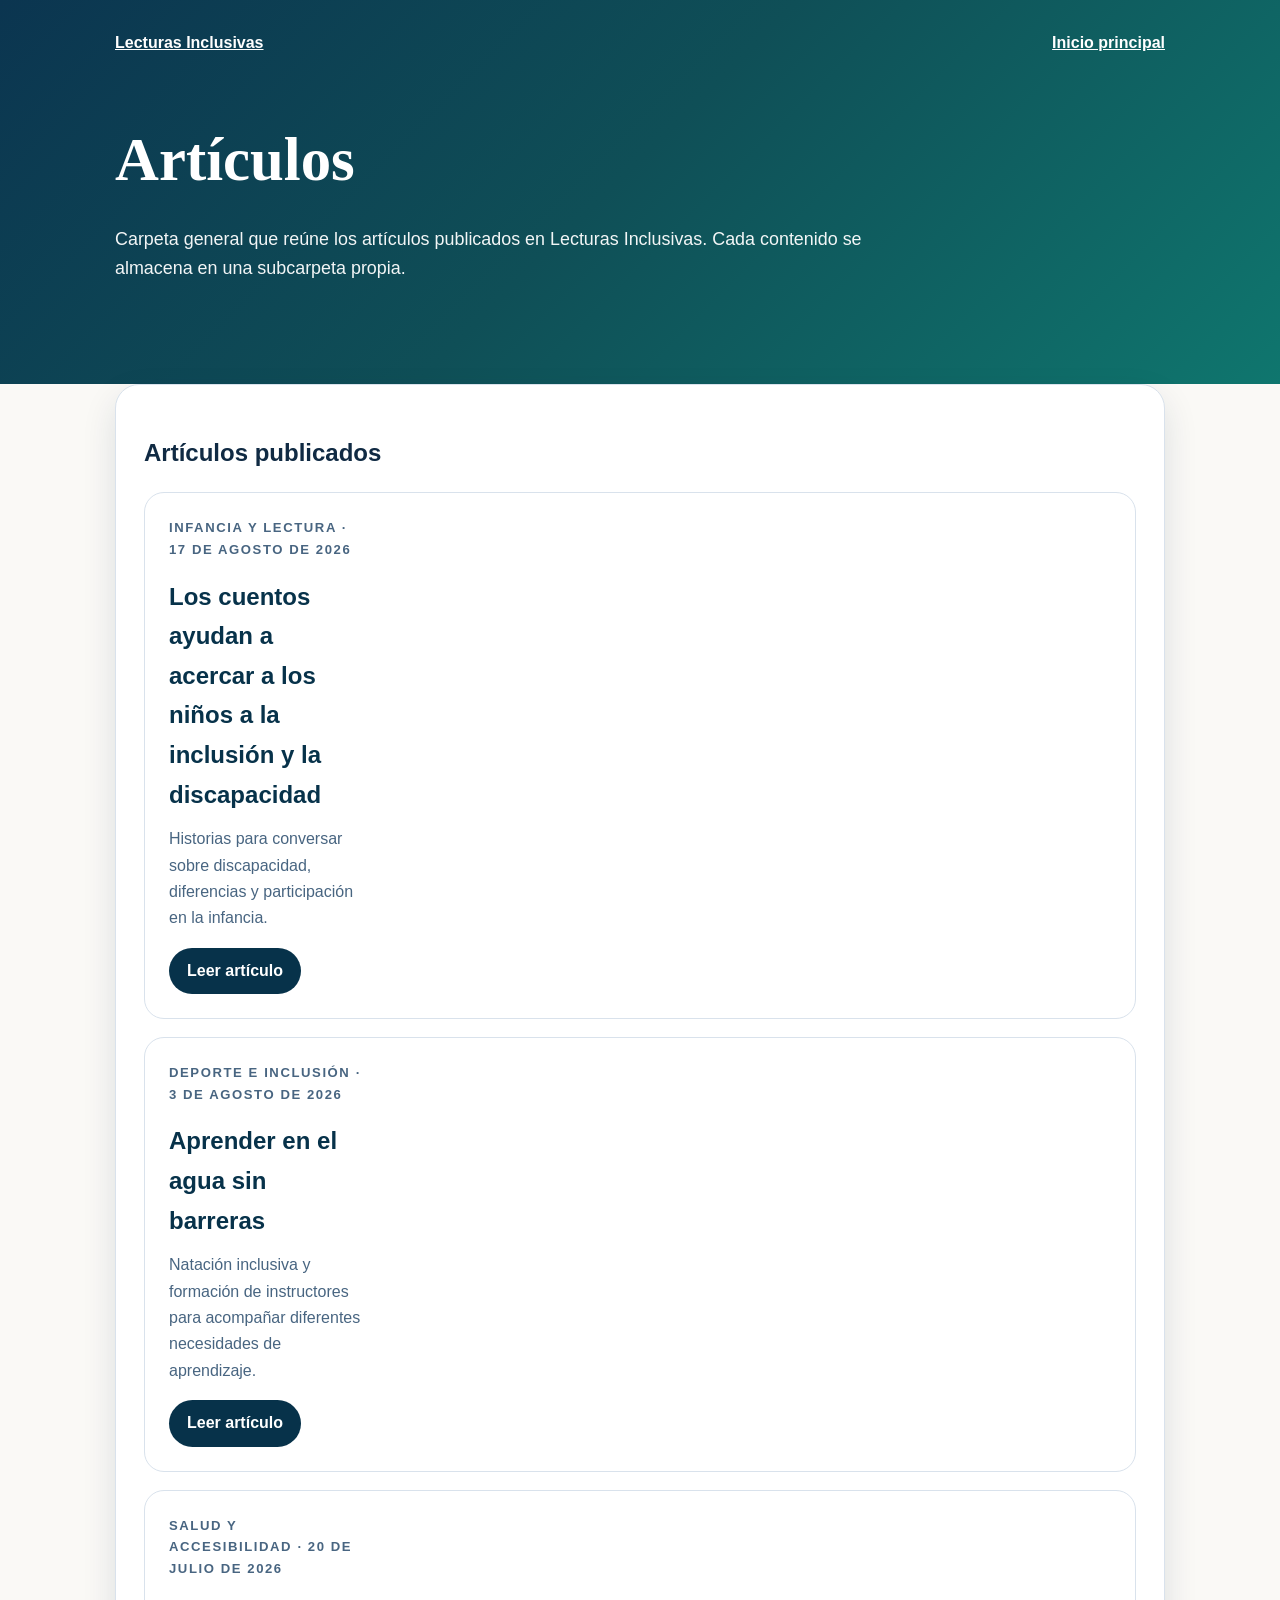
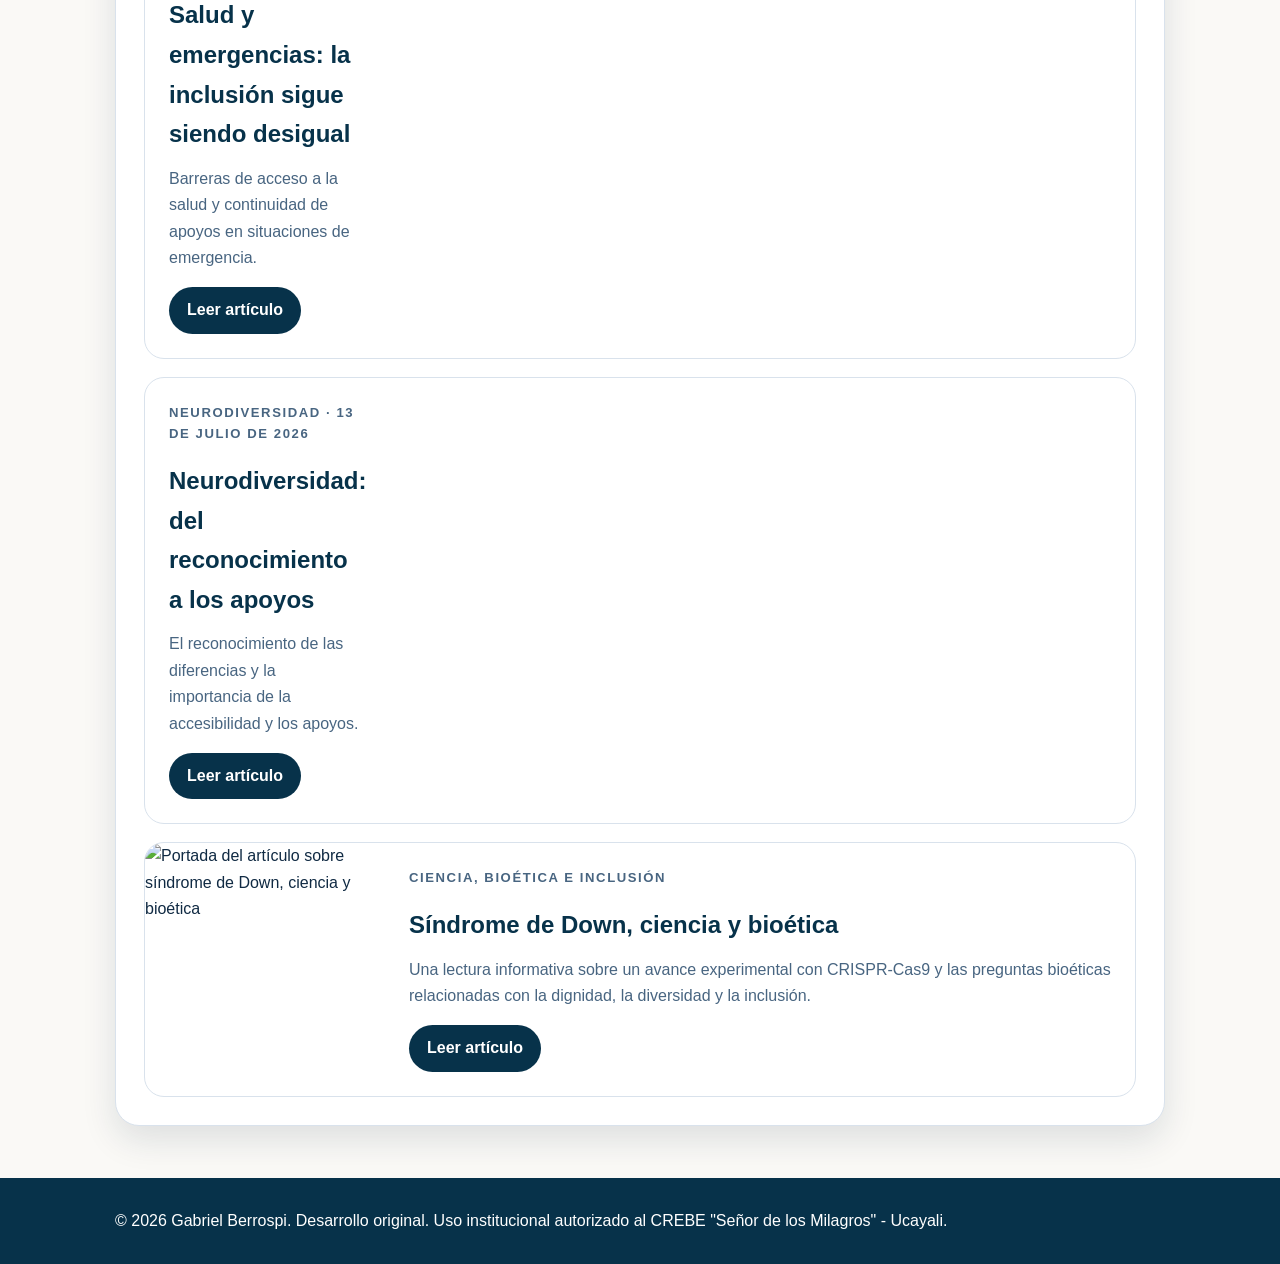
==== articulos/index.html @ 06317fa9 "security: enable strict CSP on Noti Inclusivos article index" ====
<!doctype html>
<html lang="es">
<head>
  <meta charset="utf-8">
  <meta http-equiv="Content-Security-Policy" content="default-src 'self'; base-uri 'self'; object-src 'none'; script-src 'self'; style-src 'self'; img-src 'self' data:; font-src 'self'; connect-src 'self'; media-src 'self'; frame-src 'none'; form-action 'self'; manifest-src 'self'; worker-src 'self'; upgrade-insecure-requests">
  <meta name="viewport" content="width=device-width, initial-scale=1">
  <meta name="description" content="Índice de artículos publicados en Lecturas Inclusivas del Ecosistema Virtual Accesible del CREBE Señor de los Milagros - Ucayali.">
  <meta name="author" content="CREBE Señor de los Milagros - Ucayali">
  <title>Artículos | Lecturas Inclusivas</title>
  <link rel="icon" type="image/webp" href="https://crebeucayali.github.io/accesos-complementarios/logo-crebe.webp">
  <link rel="stylesheet" href="estilos.css?v=1">
</head>
<body>
  <header>
    <div class="wrap nav"><a href="../">Lecturas Inclusivas</a><a href="https://crebeucayali.github.io/">Inicio principal</a></div>
    <div class="wrap"><h1>Artículos</h1><p class="subtitulo">Carpeta general que reúne los artículos publicados en Lecturas Inclusivas. Cada contenido se almacena en una subcarpeta propia.</p></div>
  </header>
  <main class="wrap">
    <section class="panel" aria-labelledby="titulo-listado">
      <h2 id="titulo-listado">Artículos publicados</h2>
      <article class="tarjeta tarjeta-separada"><div class="contenido"><p class="etiqueta">Infancia y lectura · 17 de agosto de 2026</p><h2>Los cuentos ayudan a acercar a los niños a la inclusión y la discapacidad</h2><p>Historias para conversar sobre discapacidad, diferencias y participación en la infancia.</p><a class="boton" href="cuentos-inclusion-discapacidad/">Leer artículo</a></div></article>
      <article class="tarjeta tarjeta-separada"><div class="contenido"><p class="etiqueta">Deporte e inclusión · 3 de agosto de 2026</p><h2>Aprender en el agua sin barreras</h2><p>Natación inclusiva y formación de instructores para acompañar diferentes necesidades de aprendizaje.</p><a class="boton" href="natacion-inclusiva-sin-barreras/">Leer artículo</a></div></article>
      <article class="tarjeta tarjeta-separada"><div class="contenido"><p class="etiqueta">Salud y accesibilidad · 20 de julio de 2026</p><h2>Salud y emergencias: la inclusión sigue siendo desigual</h2><p>Barreras de acceso a la salud y continuidad de apoyos en situaciones de emergencia.</p><a class="boton" href="salud-emergencias-inclusion/">Leer artículo</a></div></article>
      <article class="tarjeta tarjeta-separada"><div class="contenido"><p class="etiqueta">Neurodiversidad · 13 de julio de 2026</p><h2>Neurodiversidad: del reconocimiento a los apoyos</h2><p>El reconocimiento de las diferencias y la importancia de la accesibilidad y los apoyos.</p><a class="boton" href="neurodiversidad-del-reconocimiento-a-los-apoyos/">Leer artículo</a></div></article>

      <article class="tarjeta">
        <img src="https://crebeucayali.github.io/noti-inclusivos/assets/img/sindrome-down-ciencia-bioetica.jpeg" alt="Portada del artículo sobre síndrome de Down, ciencia y bioética">
        <div class="contenido">
          <p class="etiqueta">Ciencia, bioética e inclusión</p>
          <h2>Síndrome de Down, ciencia y bioética</h2>
          <p>Una lectura informativa sobre un avance experimental con CRISPR-Cas9 y las preguntas bioéticas relacionadas con la dignidad, la diversidad y la inclusión.</p>
          <a class="boton" href="sindrome-down-y-bioetica/">Leer artículo</a>
        </div>
      </article>
    </section>
  </main>
  <footer><div class="wrap">© 2026 Gabriel Berrospi. Desarrollo original. Uso institucional autorizado al CREBE "Señor de los Milagros" - Ucayali.</div></footer>
</body>
</html>
---- articulos/estilos.css ----
:root{--azul:#07324a;--verde:#0f766e;--fondo:#faf9f6;--texto:#102a43;--suave:#486581;--borde:#d9e2ec}
    *{box-sizing:border-box}body{margin:0;background:var(--fondo);color:var(--texto);font-family:Arial,Helvetica,sans-serif;line-height:1.65}a{color:var(--verde)}
    header{padding:30px 18px 100px;color:#fff;background:linear-gradient(135deg,#0b3550,#0f4f57 48%,#0f766e)}
    .wrap{width:min(1050px,calc(100% - 36px));margin:auto}.nav{display:flex;justify-content:space-between;gap:14px;flex-wrap:wrap}.nav a{color:#fff;font-weight:800}
    h1{margin:54px 0 14px;font-family:Georgia,"Times New Roman",serif;font-size:clamp(2.4rem,5vw,3.8rem);font-weight:600}.subtitulo{max-width:760px;margin:0;color:rgba(255,255,255,.95);font-size:1.12rem}
    main{margin-top:-52px}.panel{padding:28px;background:#fff;border:1px solid var(--borde);border-radius:24px;box-shadow:0 14px 34px rgba(16,42,67,.12)}
    .tarjeta{display:grid;grid-template-columns:240px 1fr;overflow:hidden;border:1px solid var(--borde);border-radius:20px}.tarjeta img{width:100%;height:100%;min-height:210px;object-fit:cover}.contenido{padding:24px}.etiqueta{margin:0 0 8px;color:var(--verde);font-size:.82rem;font-weight:900;letter-spacing:.12em;text-transform:uppercase}.contenido h2{margin:0 0 12px;color:var(--azul)}.contenido p{margin:0 0 16px;color:var(--suave)}.boton{display:inline-flex;padding:10px 18px;color:#fff;background:var(--azul);border-radius:999px;text-decoration:none;font-weight:900}
    footer{margin-top:52px;padding:30px 18px;color:#fff;background:var(--azul)}
    @media(max-width:700px){.tarjeta{grid-template-columns:1fr}.tarjeta img{min-height:180px}}

.tarjeta-separada{margin-bottom:18px}
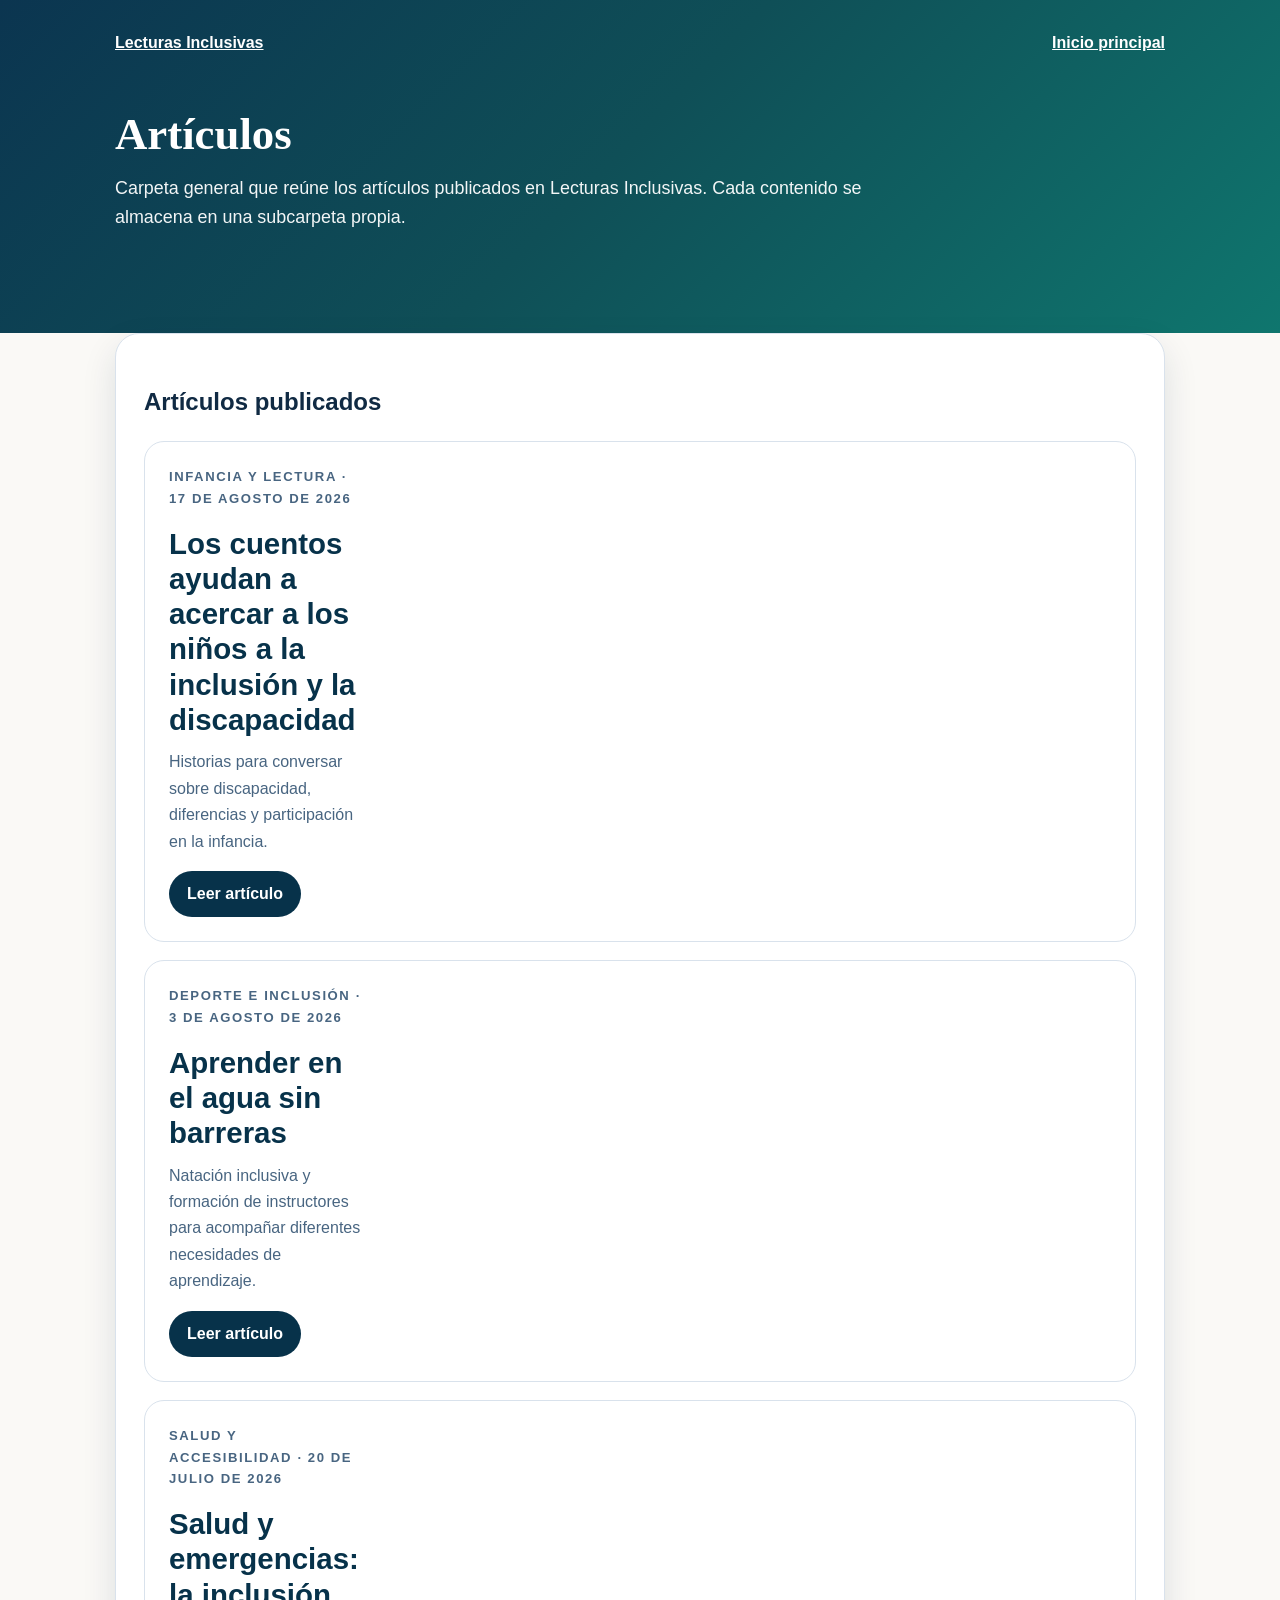
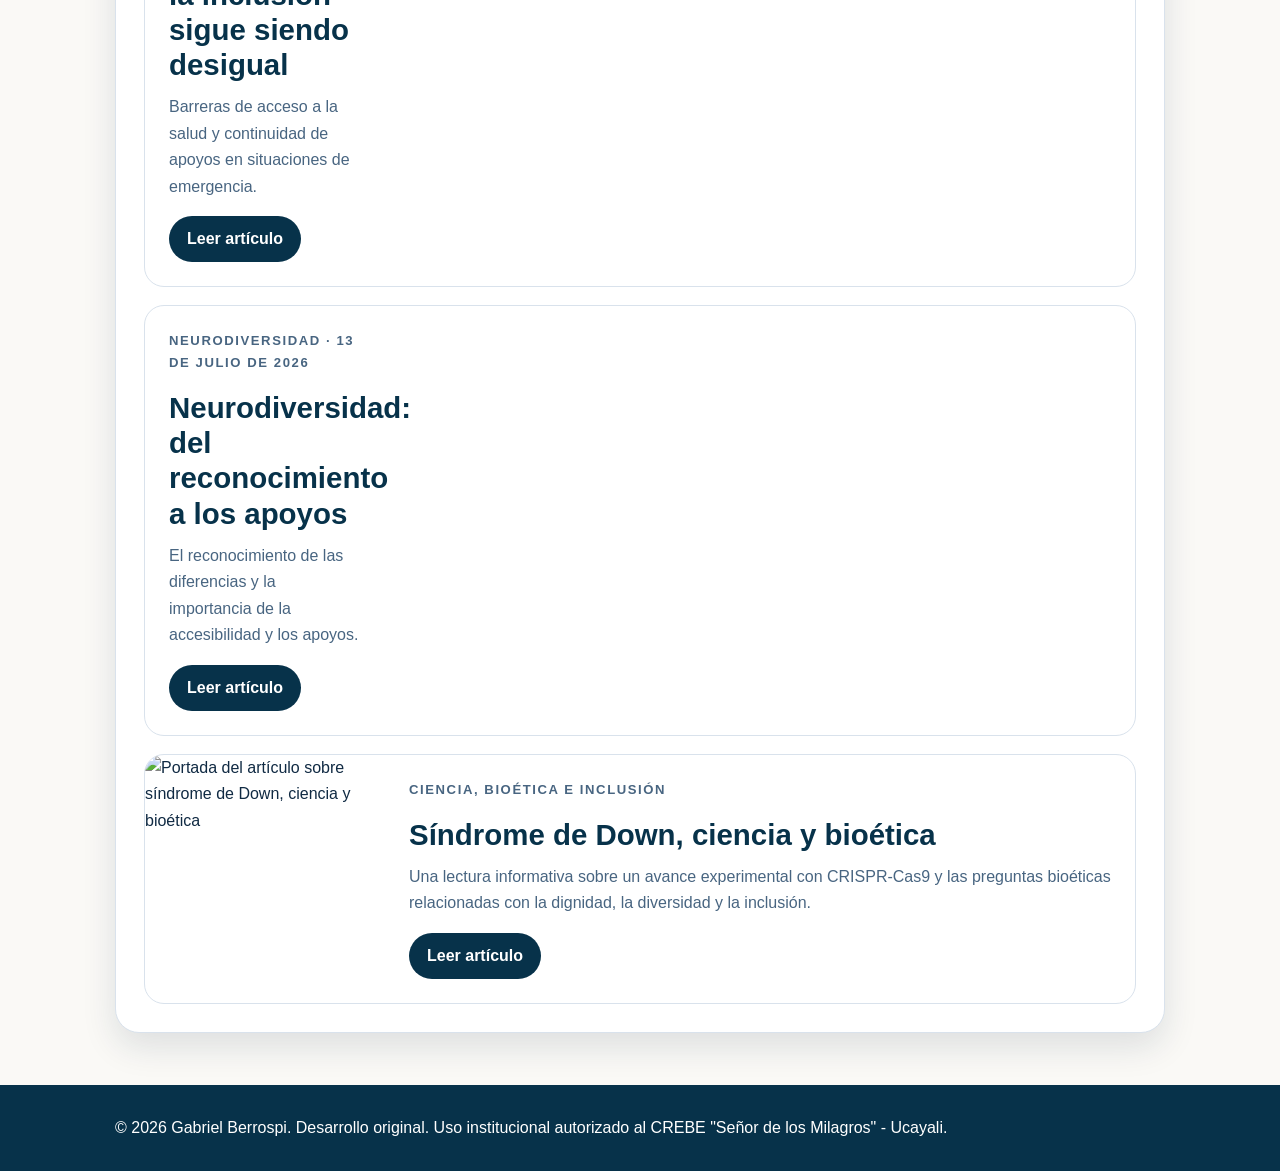
==== commit a5cd6adc: "Actualizar versiones de estilos tipográficos NI" ====
--- a/articulos/index.html
+++ b/articulos/index.html
@@ -8,7 +8,7 @@
   <meta name="author" content="CREBE Señor de los Milagros - Ucayali">
   <title>Artículos | Lecturas Inclusivas</title>
   <link rel="icon" type="image/webp" href="https://crebeucayali.github.io/accesos-complementarios/logo-crebe.webp">
-  <link rel="stylesheet" href="estilos.css?v=1">
+  <link rel="stylesheet" href="estilos.css?v=2">
 </head>
 <body>
   <header>
--- a/articulos/estilos.css
+++ b/articulos/estilos.css
@@ -9,3 +9,17 @@
     @media(max-width:700px){.tarjeta{grid-template-columns:1fr}.tarjeta img{min-height:180px}}
 
 .tarjeta-separada{margin-bottom:18px}
+
+/* Jerarquía tipográfica índice de artículos NI. */
+h1{
+  font-size:clamp(2rem,3.5vw,3rem);
+  line-height:1.10;
+}
+.contenido h2{
+  font-size:clamp(1.5rem,2.3vw,1.875rem);
+  line-height:1.20;
+}
+@media(max-width:760px){
+  h1{font-size:clamp(2rem,9vw,2.25rem);}
+  .contenido h2{font-size:clamp(1.5rem,6vw,1.6875rem);}
+}
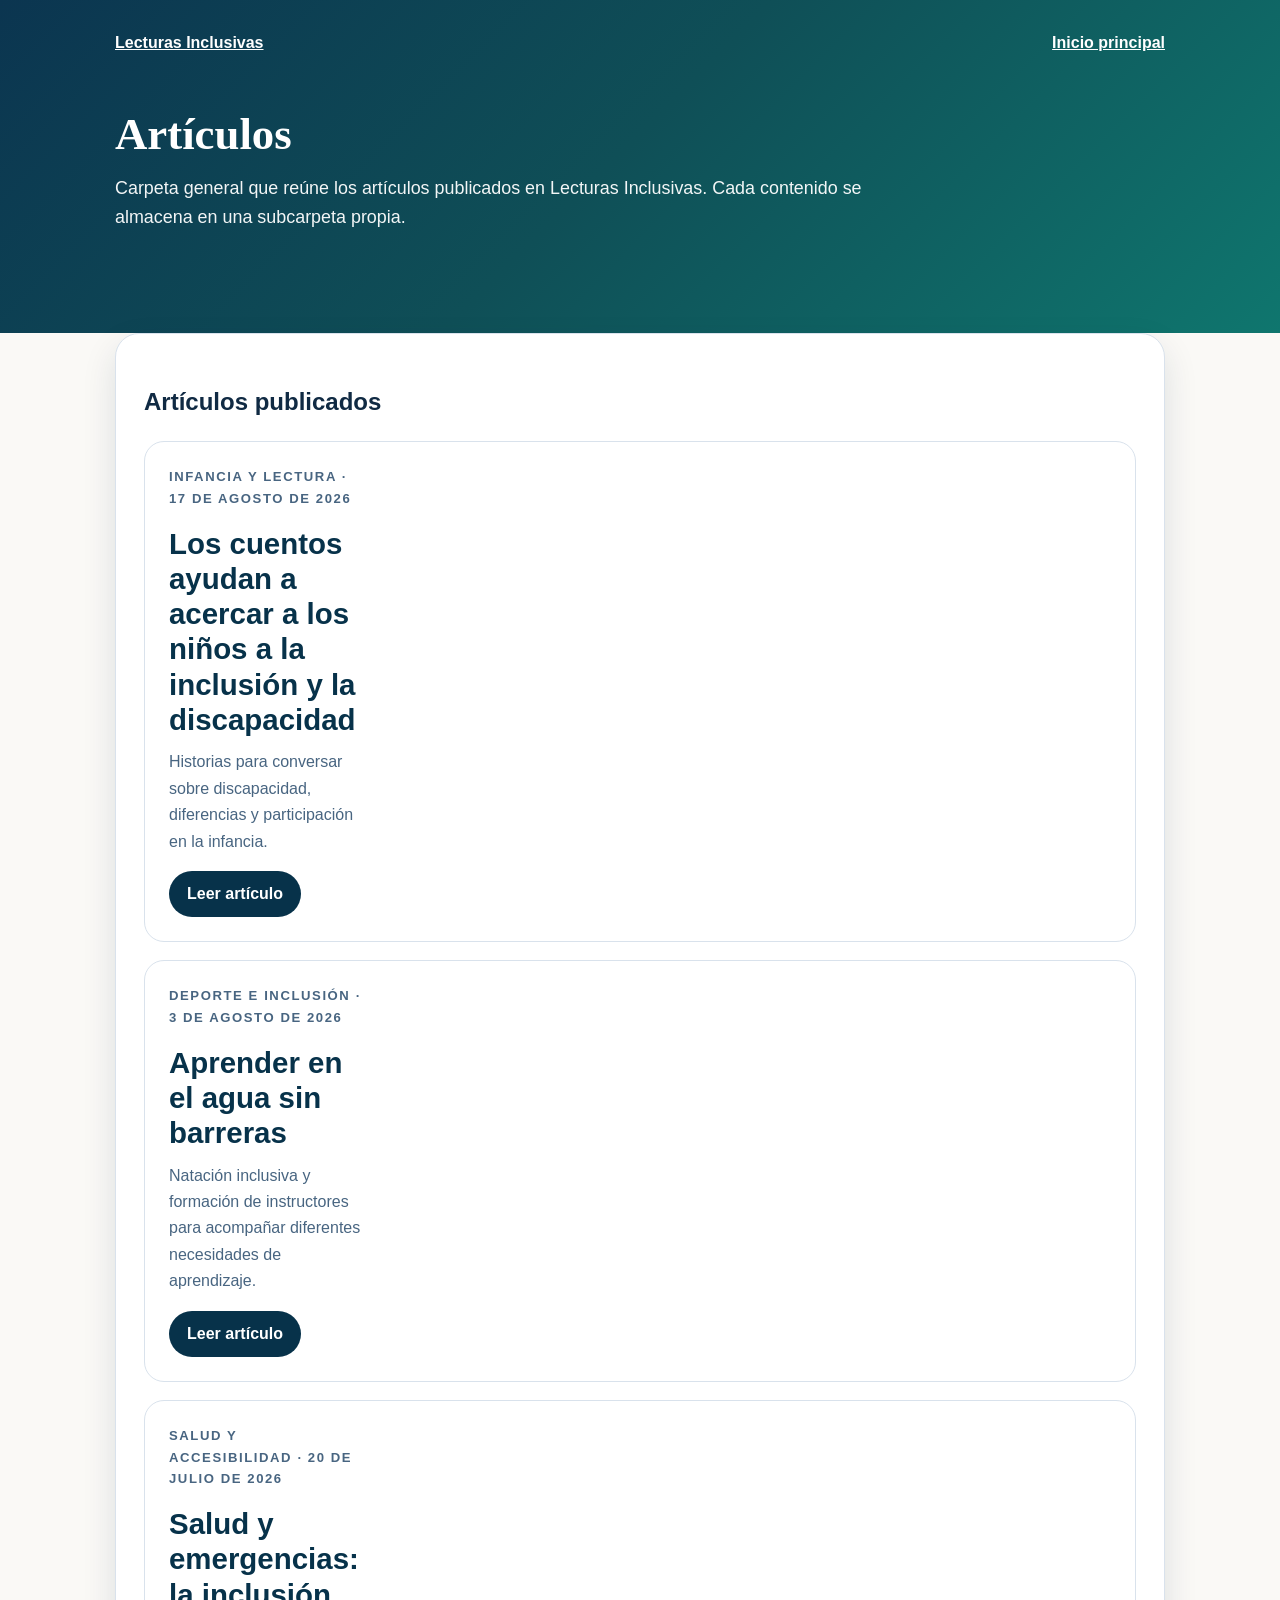
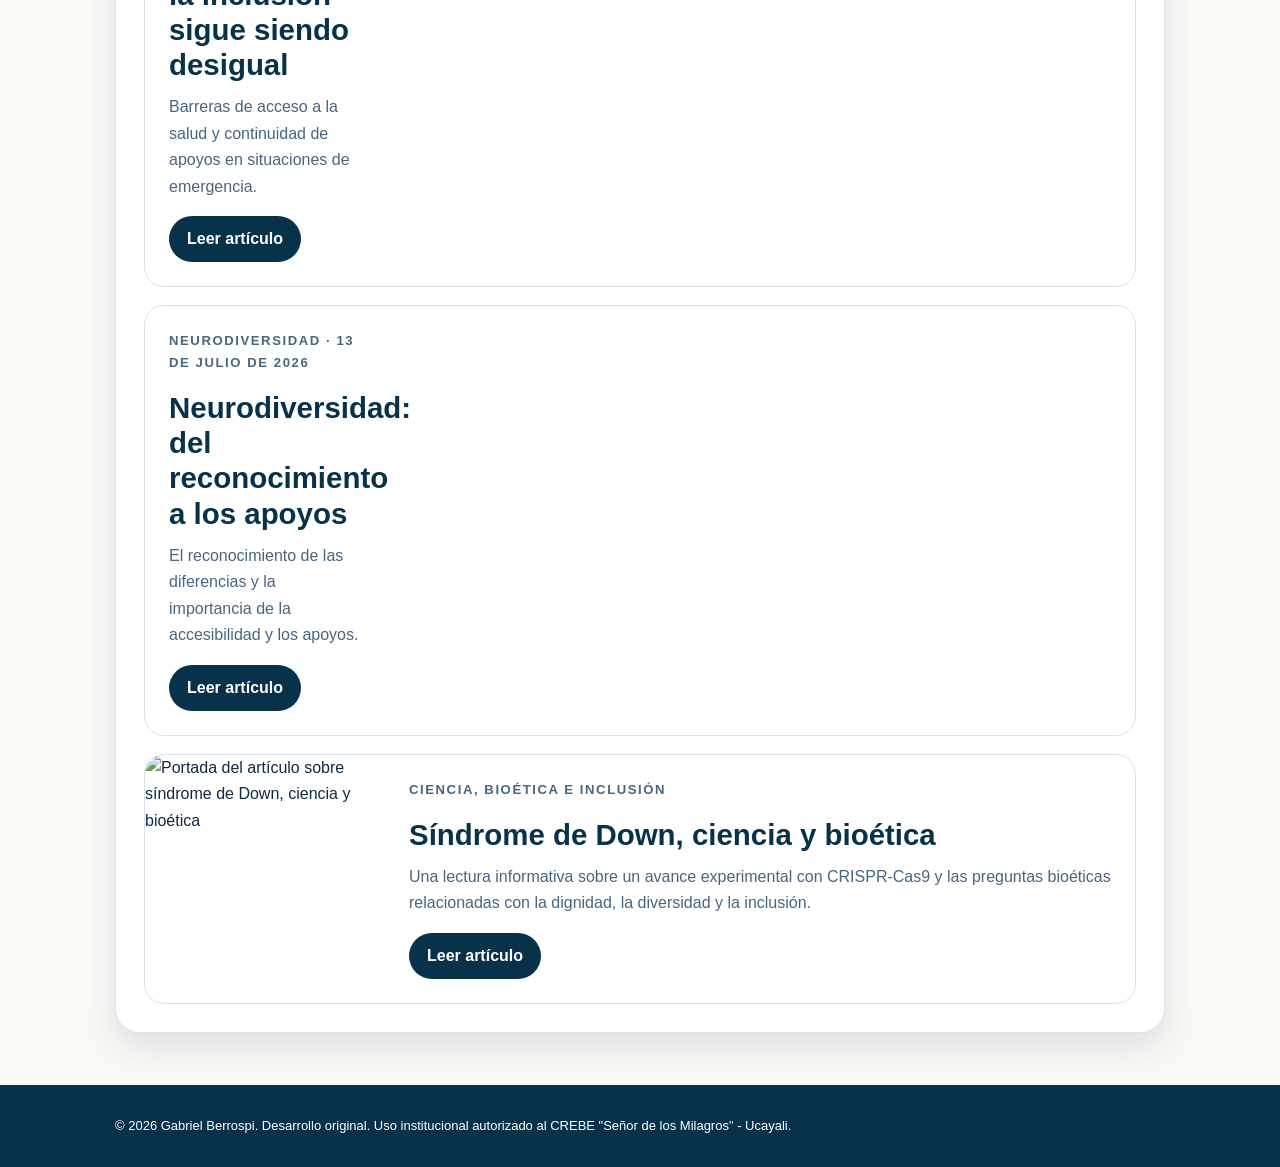
==== commit 28fb93fe: "Actualizar versión de estilos del footer NI" ====
--- a/articulos/index.html
+++ b/articulos/index.html
@@ -8,7 +8,7 @@
   <meta name="author" content="CREBE Señor de los Milagros - Ucayali">
   <title>Artículos | Lecturas Inclusivas</title>
   <link rel="icon" type="image/webp" href="https://crebeucayali.github.io/accesos-complementarios/logo-crebe.webp">
-  <link rel="stylesheet" href="estilos.css?v=2">
+  <link rel="stylesheet" href="estilos.css?v=3">
 </head>
 <body>
   <header>
--- a/articulos/estilos.css
+++ b/articulos/estilos.css
@@ -5,7 +5,7 @@
     h1{margin:54px 0 14px;font-family:Georgia,"Times New Roman",serif;font-size:clamp(2.4rem,5vw,3.8rem);font-weight:600}.subtitulo{max-width:760px;margin:0;color:rgba(255,255,255,.95);font-size:1.12rem}
     main{margin-top:-52px}.panel{padding:28px;background:#fff;border:1px solid var(--borde);border-radius:24px;box-shadow:0 14px 34px rgba(16,42,67,.12)}
     .tarjeta{display:grid;grid-template-columns:240px 1fr;overflow:hidden;border:1px solid var(--borde);border-radius:20px}.tarjeta img{width:100%;height:100%;min-height:210px;object-fit:cover}.contenido{padding:24px}.etiqueta{margin:0 0 8px;color:var(--verde);font-size:.82rem;font-weight:900;letter-spacing:.12em;text-transform:uppercase}.contenido h2{margin:0 0 12px;color:var(--azul)}.contenido p{margin:0 0 16px;color:var(--suave)}.boton{display:inline-flex;padding:10px 18px;color:#fff;background:var(--azul);border-radius:999px;text-decoration:none;font-weight:900}
-    footer{margin-top:52px;padding:30px 18px;color:#fff;background:var(--azul)}
+    footer{margin-top:52px;padding:30px 18px;color:#fff;background:var(--azul);font-size:.8125rem}
     @media(max-width:700px){.tarjeta{grid-template-columns:1fr}.tarjeta img{min-height:180px}}
 
 .tarjeta-separada{margin-bottom:18px}
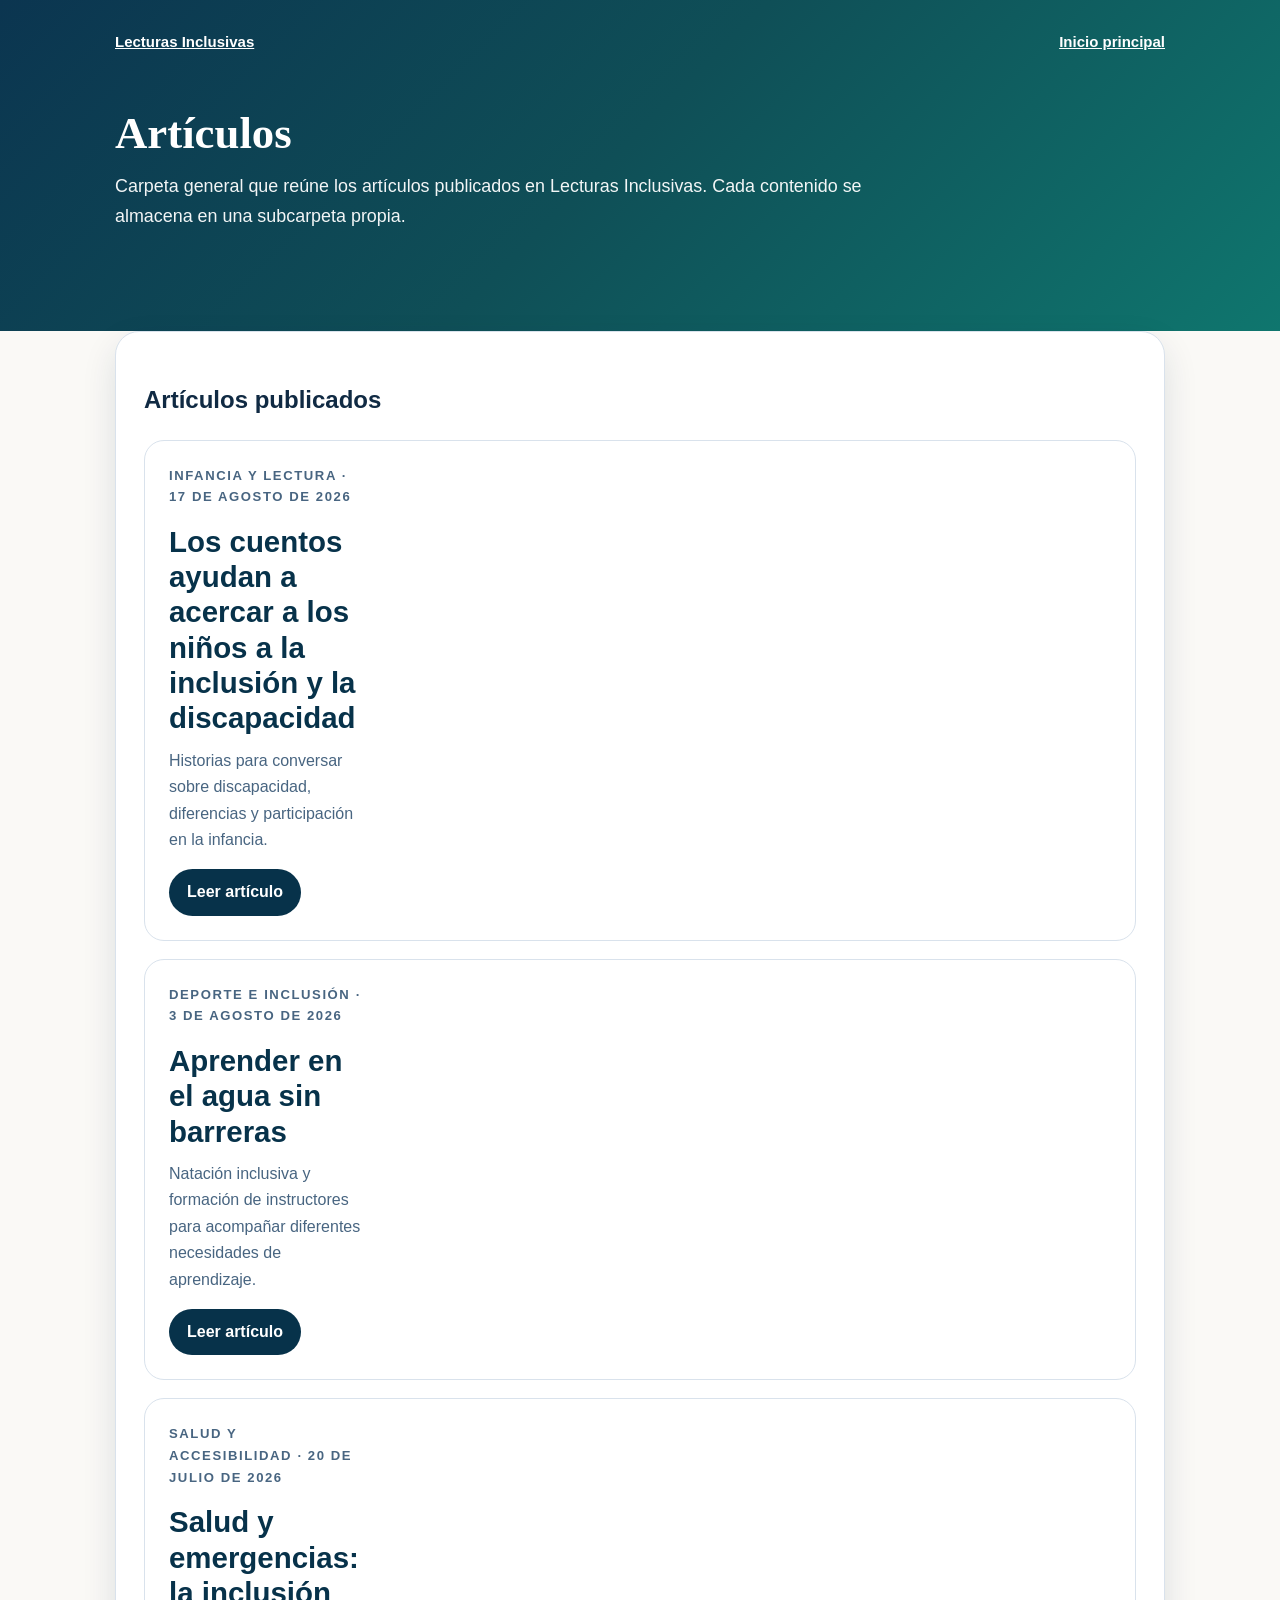
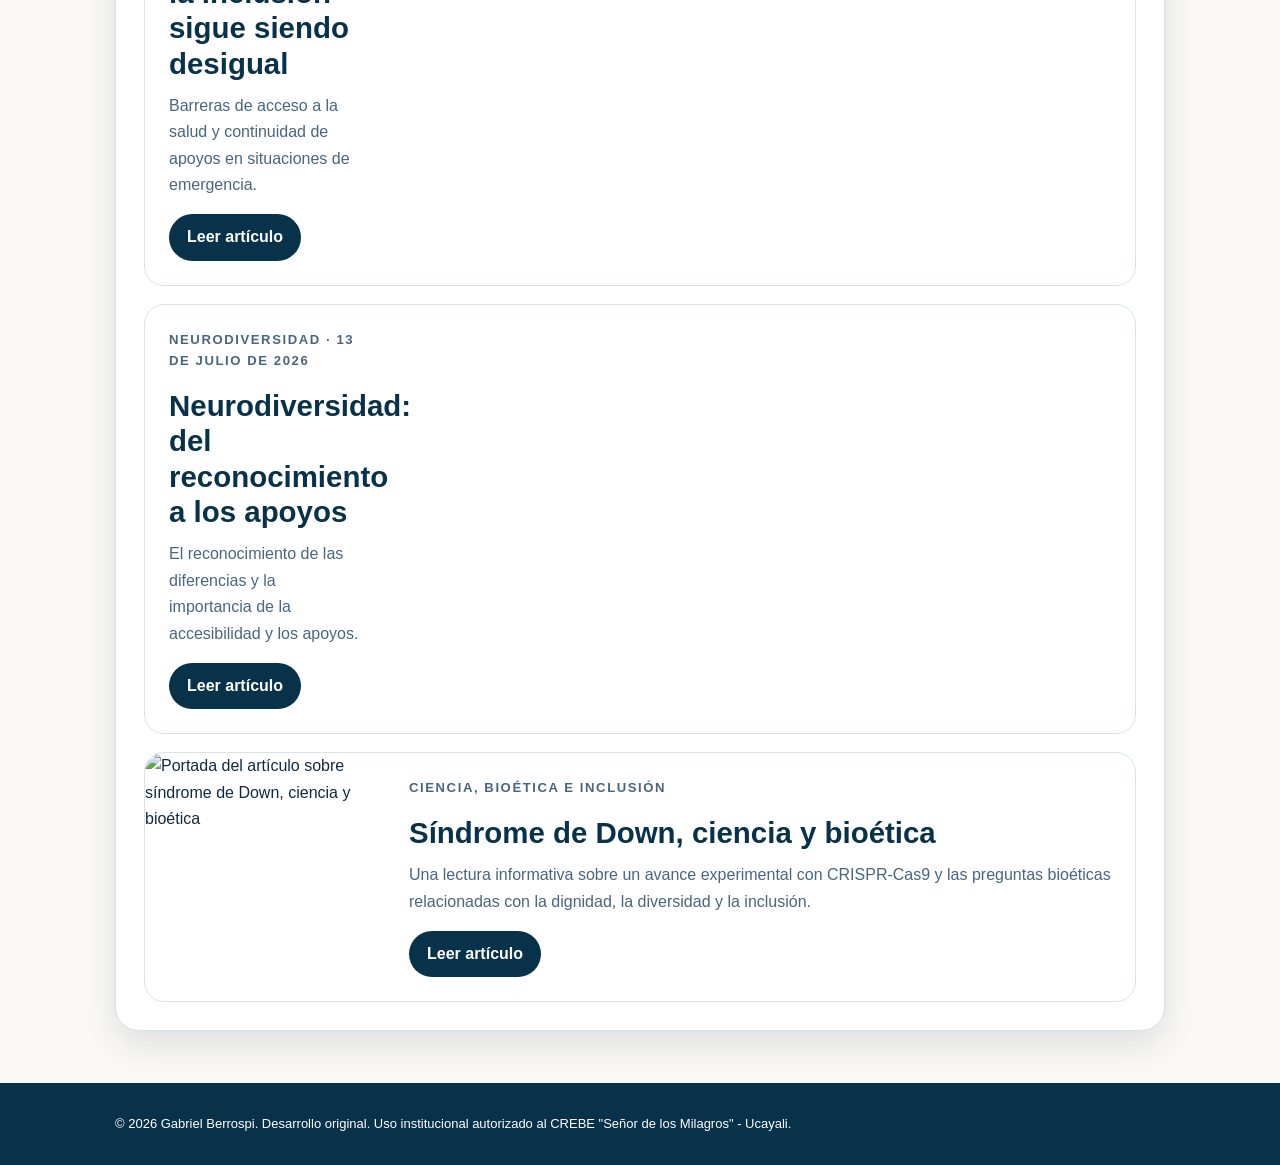
==== commit 607d970a: "Fase 9 Etapa 3: completar canonical de Lecturas Inclusivas" ====
--- a/articulos/index.html
+++ b/articulos/index.html
@@ -2,11 +2,12 @@
 <html lang="es">
 <head>
   <meta charset="utf-8">
-  <meta http-equiv="Content-Security-Policy" content="default-src 'self'; base-uri 'self'; object-src 'none'; script-src 'self'; style-src 'self'; img-src 'self' data:; font-src 'self'; connect-src 'self'; media-src 'self'; frame-src 'none'; form-action 'self'; manifest-src 'self'; worker-src 'self'; upgrade-insecure-requests">
+  <meta http-equiv="Content-Security-Policy" content="default-src 'self'; base-uri 'self'; object-src 'none'; script-src 'self'; style-src 'self'; img-src 'self' data:; font-src 'self'; connect-src 'self' https://dteimbhwtzghhsijeeld.supabase.co; media-src 'self'; frame-src 'none'; form-action 'self'; manifest-src 'self'; worker-src 'self'; upgrade-insecure-requests">
   <meta name="viewport" content="width=device-width, initial-scale=1">
   <meta name="description" content="Índice de artículos publicados en Lecturas Inclusivas del Ecosistema Virtual Accesible del CREBE Señor de los Milagros - Ucayali.">
   <meta name="author" content="CREBE Señor de los Milagros - Ucayali">
   <title>Artículos | Lecturas Inclusivas</title>
+<link rel="canonical" href="https://crebeucayali.github.io/noti-inclusivos/articulos/">
   <link rel="icon" type="image/webp" href="https://crebeucayali.github.io/accesos-complementarios/logo-crebe.webp">
   <link rel="stylesheet" href="estilos.css?v=3">
 </head>
@@ -35,5 +36,6 @@
     </section>
   </main>
   <footer><div class="wrap">© 2026 Gabriel Berrospi. Desarrollo original. Uso institucional autorizado al CREBE "Señor de los Milagros" - Ucayali.</div></footer>
+  <script src="https://crebeucayali.github.io/accesos-complementarios/estadisticas/visitas-eva.js?v=2" data-eva-modulo="noti_inclusivos" defer></script>
 </body>
 </html>
--- a/articulos/estilos.css
+++ b/articulos/estilos.css
@@ -1,12 +1,12 @@
 :root{--azul:#07324a;--verde:#0f766e;--fondo:#faf9f6;--texto:#102a43;--suave:#486581;--borde:#d9e2ec}
     *{box-sizing:border-box}body{margin:0;background:var(--fondo);color:var(--texto);font-family:Arial,Helvetica,sans-serif;line-height:1.65}a{color:var(--verde)}
     header{padding:30px 18px 100px;color:#fff;background:linear-gradient(135deg,#0b3550,#0f4f57 48%,#0f766e)}
-    .wrap{width:min(1050px,calc(100% - 36px));margin:auto}.nav{display:flex;justify-content:space-between;gap:14px;flex-wrap:wrap}.nav a{color:#fff;font-weight:800}
+    .wrap{width:min(1050px,calc(100% - 36px));margin:auto}.nav{display:flex;justify-content:space-between;gap:14px;flex-wrap:wrap}.nav a{color:#fff;font-size:0.9375rem;font-weight:600}
     h1{margin:54px 0 14px;font-family:Georgia,"Times New Roman",serif;font-size:clamp(2.4rem,5vw,3.8rem);font-weight:600}.subtitulo{max-width:760px;margin:0;color:rgba(255,255,255,.95);font-size:1.12rem}
     main{margin-top:-52px}.panel{padding:28px;background:#fff;border:1px solid var(--borde);border-radius:24px;box-shadow:0 14px 34px rgba(16,42,67,.12)}
     .tarjeta{display:grid;grid-template-columns:240px 1fr;overflow:hidden;border:1px solid var(--borde);border-radius:20px}.tarjeta img{width:100%;height:100%;min-height:210px;object-fit:cover}.contenido{padding:24px}.etiqueta{margin:0 0 8px;color:var(--verde);font-size:.82rem;font-weight:900;letter-spacing:.12em;text-transform:uppercase}.contenido h2{margin:0 0 12px;color:var(--azul)}.contenido p{margin:0 0 16px;color:var(--suave)}.boton{display:inline-flex;padding:10px 18px;color:#fff;background:var(--azul);border-radius:999px;text-decoration:none;font-weight:900}
     footer{margin-top:52px;padding:30px 18px;color:#fff;background:var(--azul);font-size:.8125rem}
-    @media(max-width:700px){.tarjeta{grid-template-columns:1fr}.tarjeta img{min-height:180px}}
+    @media(max-width:700px){.nav a{font-size:0.875rem}.tarjeta{grid-template-columns:1fr}.tarjeta img{min-height:180px}}
 
 .tarjeta-separada{margin-bottom:18px}
 
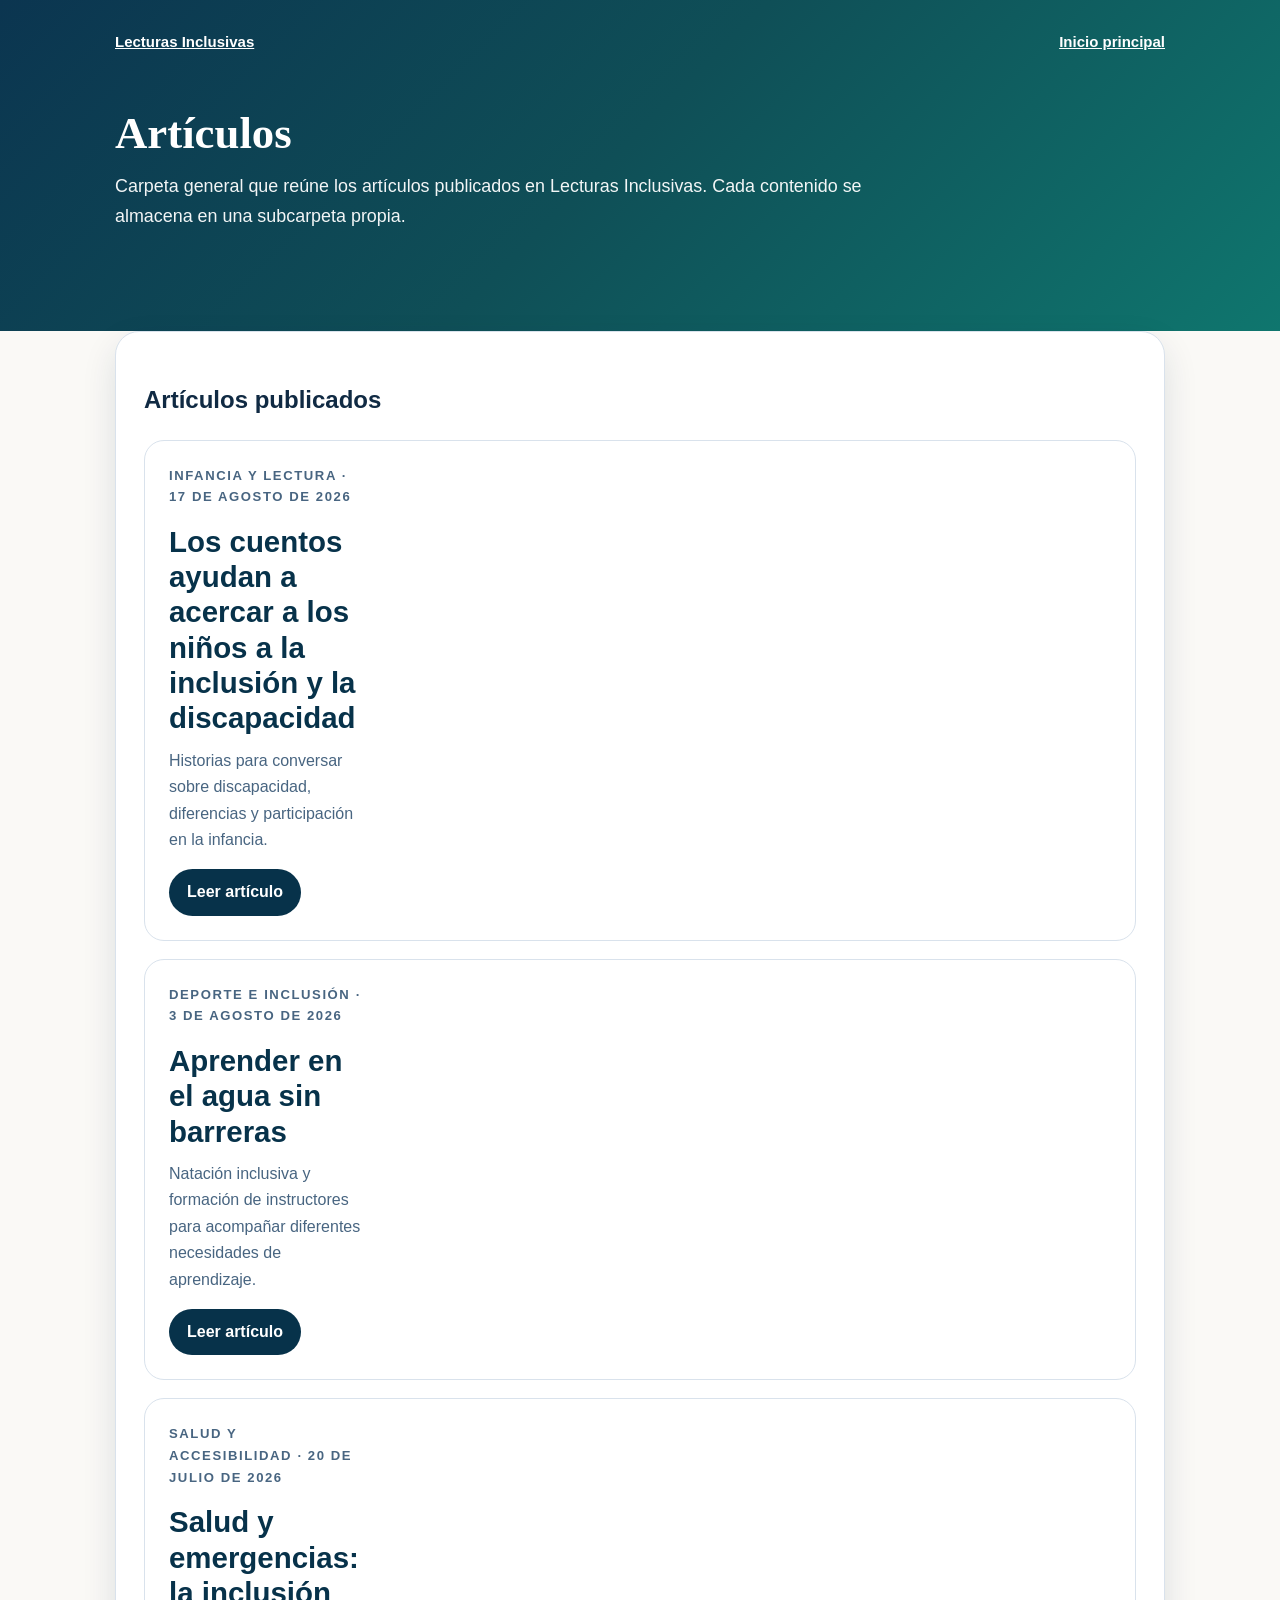
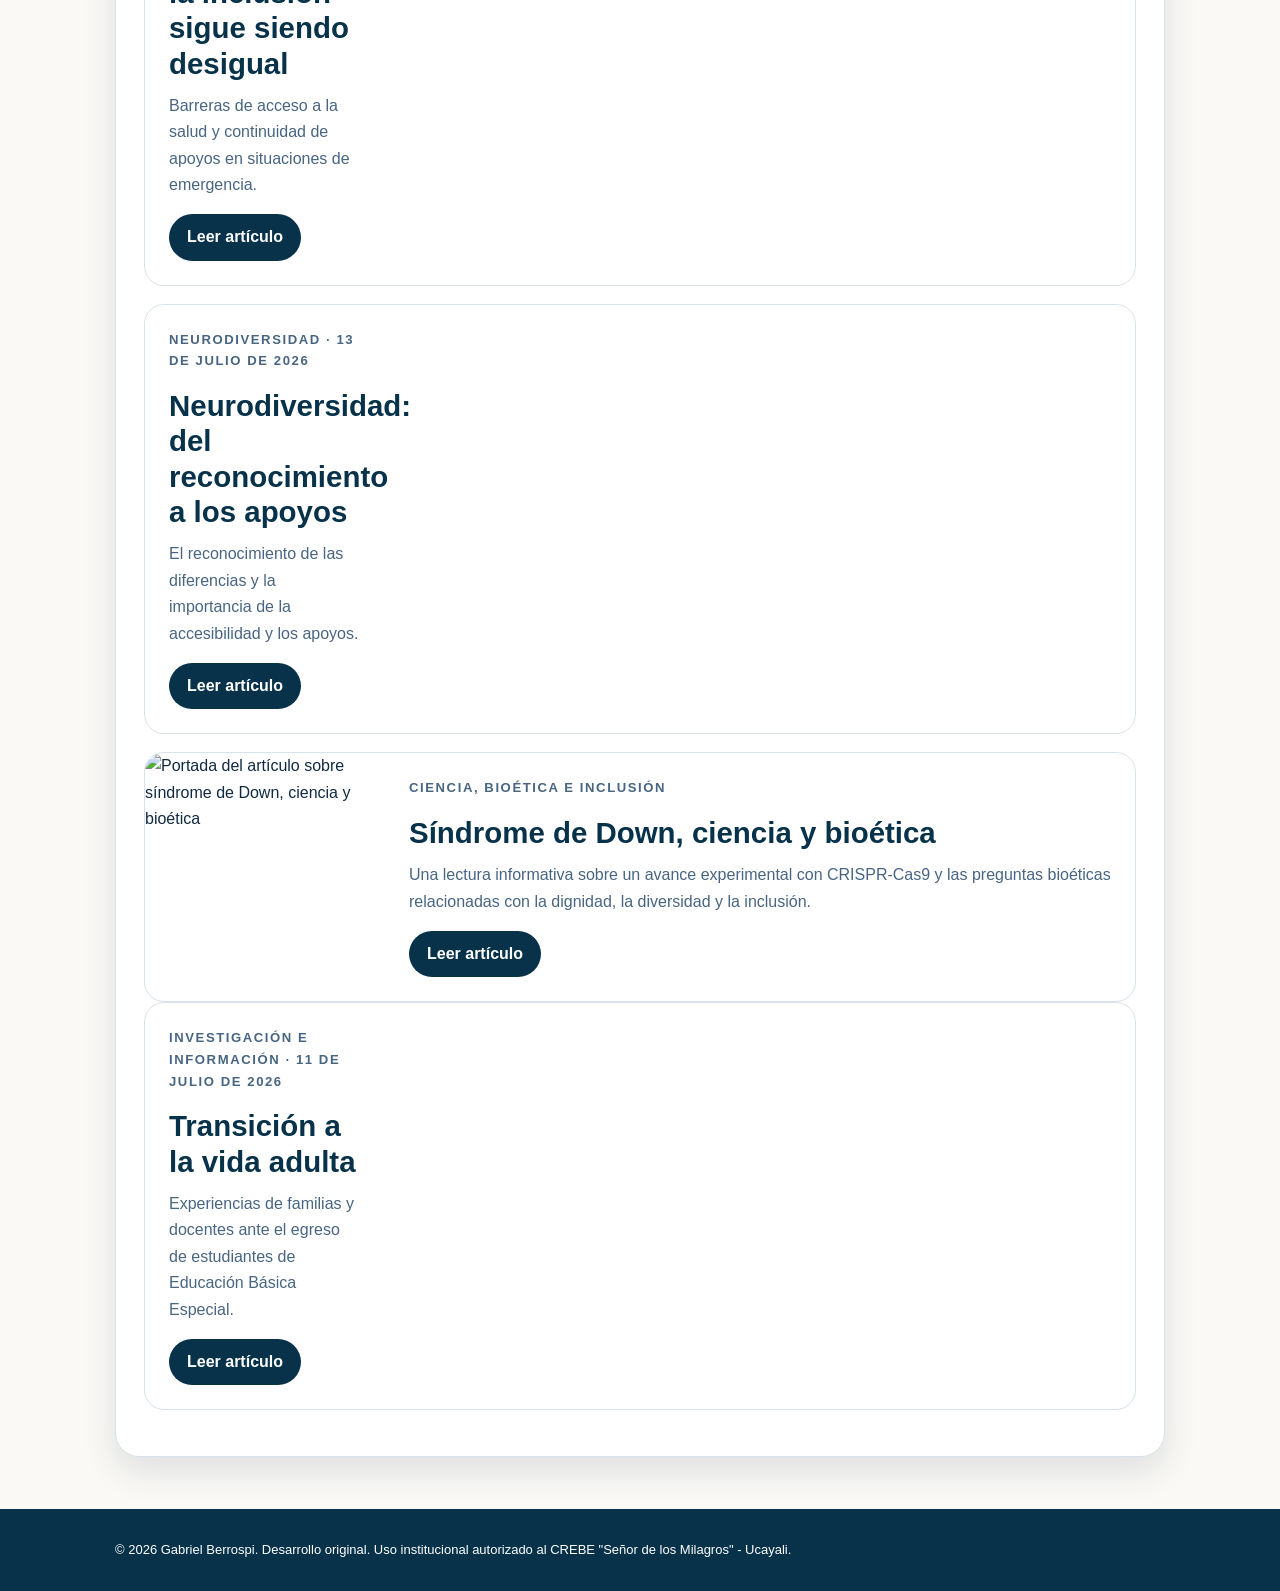
==== commit e7b11b83: "Fase 9 Etapa 6: conectar índice y artículo huérfano" ====
--- a/articulos/index.html
+++ b/articulos/index.html
@@ -33,6 +33,14 @@
           <a class="boton" href="sindrome-down-y-bioetica/">Leer artículo</a>
         </div>
       </article>
+      <article class="tarjeta tarjeta-separada">
+        <div class="contenido">
+          <p class="etiqueta">Investigación e información · 11 de julio de 2026</p>
+          <h2>Transición a la vida adulta</h2>
+          <p>Experiencias de familias y docentes ante el egreso de estudiantes de Educación Básica Especial.</p>
+          <a class="boton" href="transicion-vida-adulta/">Leer artículo</a>
+        </div>
+      </article>
     </section>
   </main>
   <footer><div class="wrap">© 2026 Gabriel Berrospi. Desarrollo original. Uso institucional autorizado al CREBE "Señor de los Milagros" - Ucayali.</div></footer>
